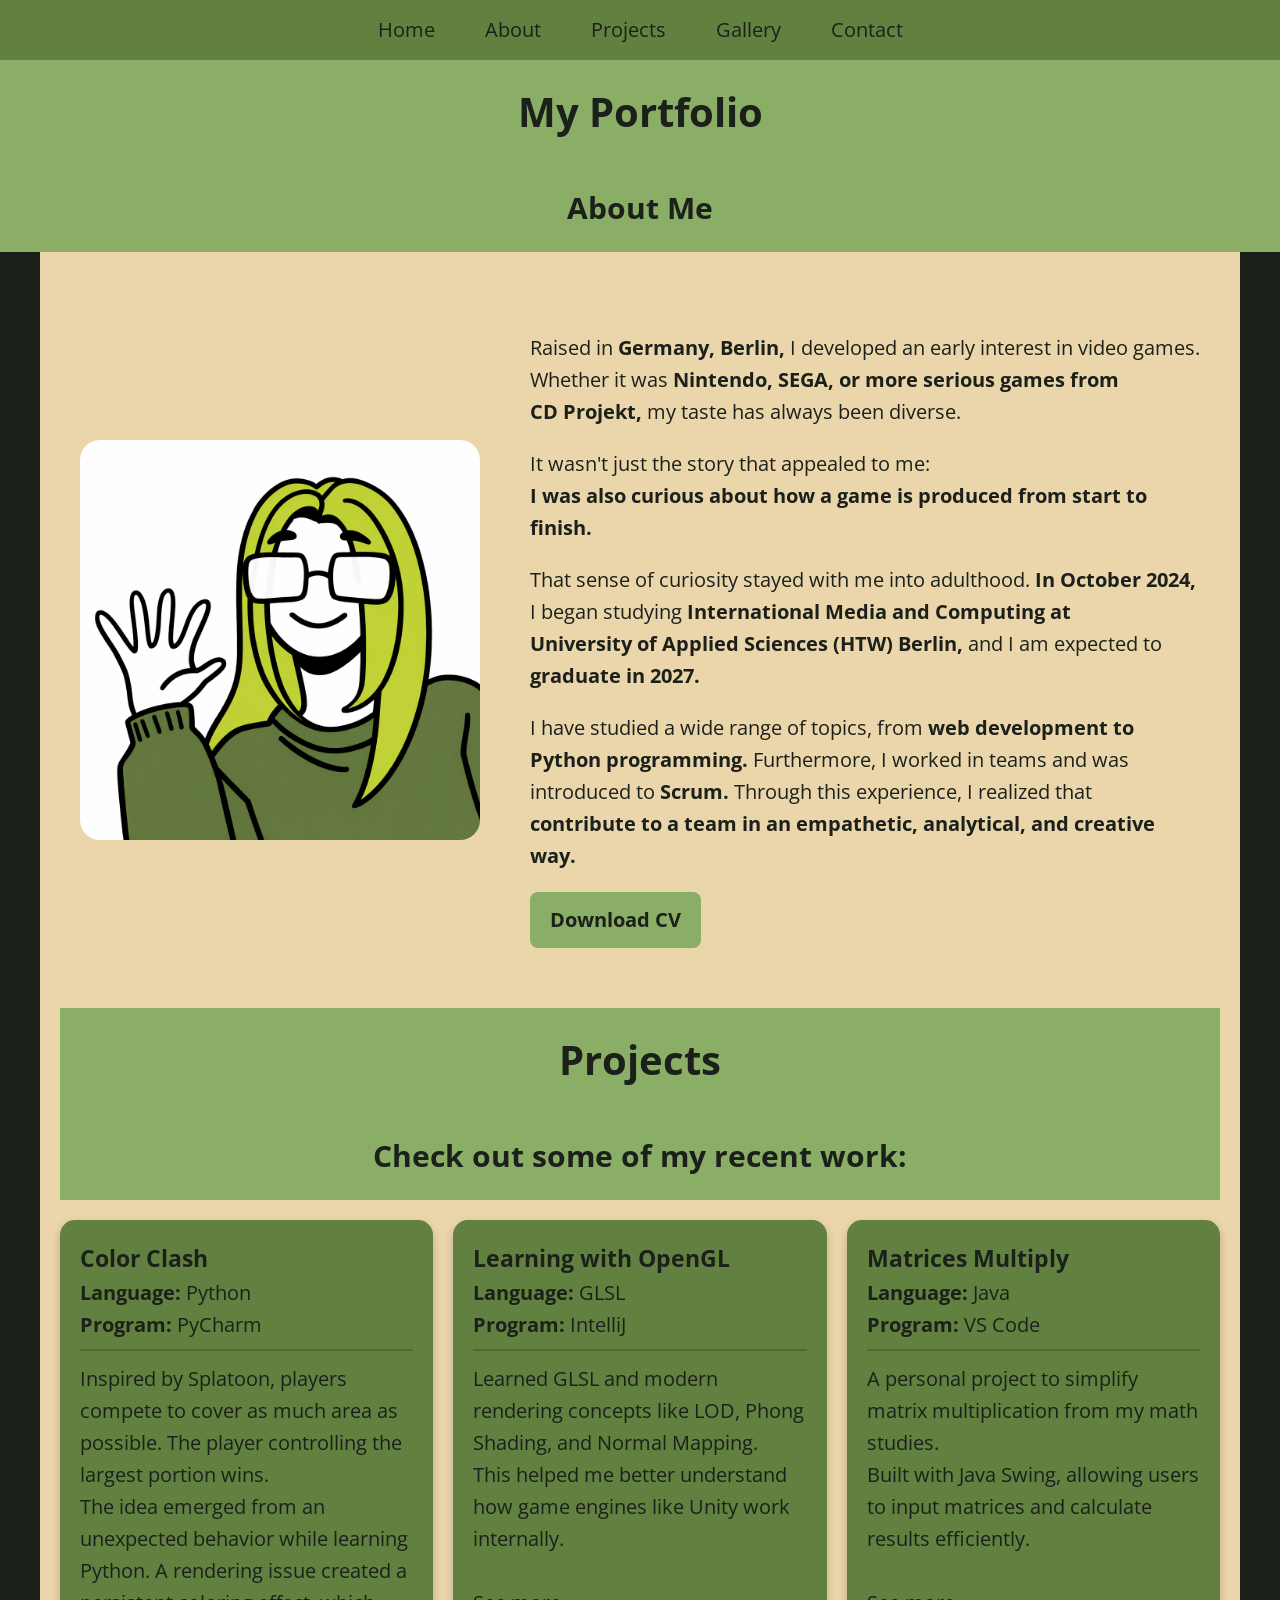
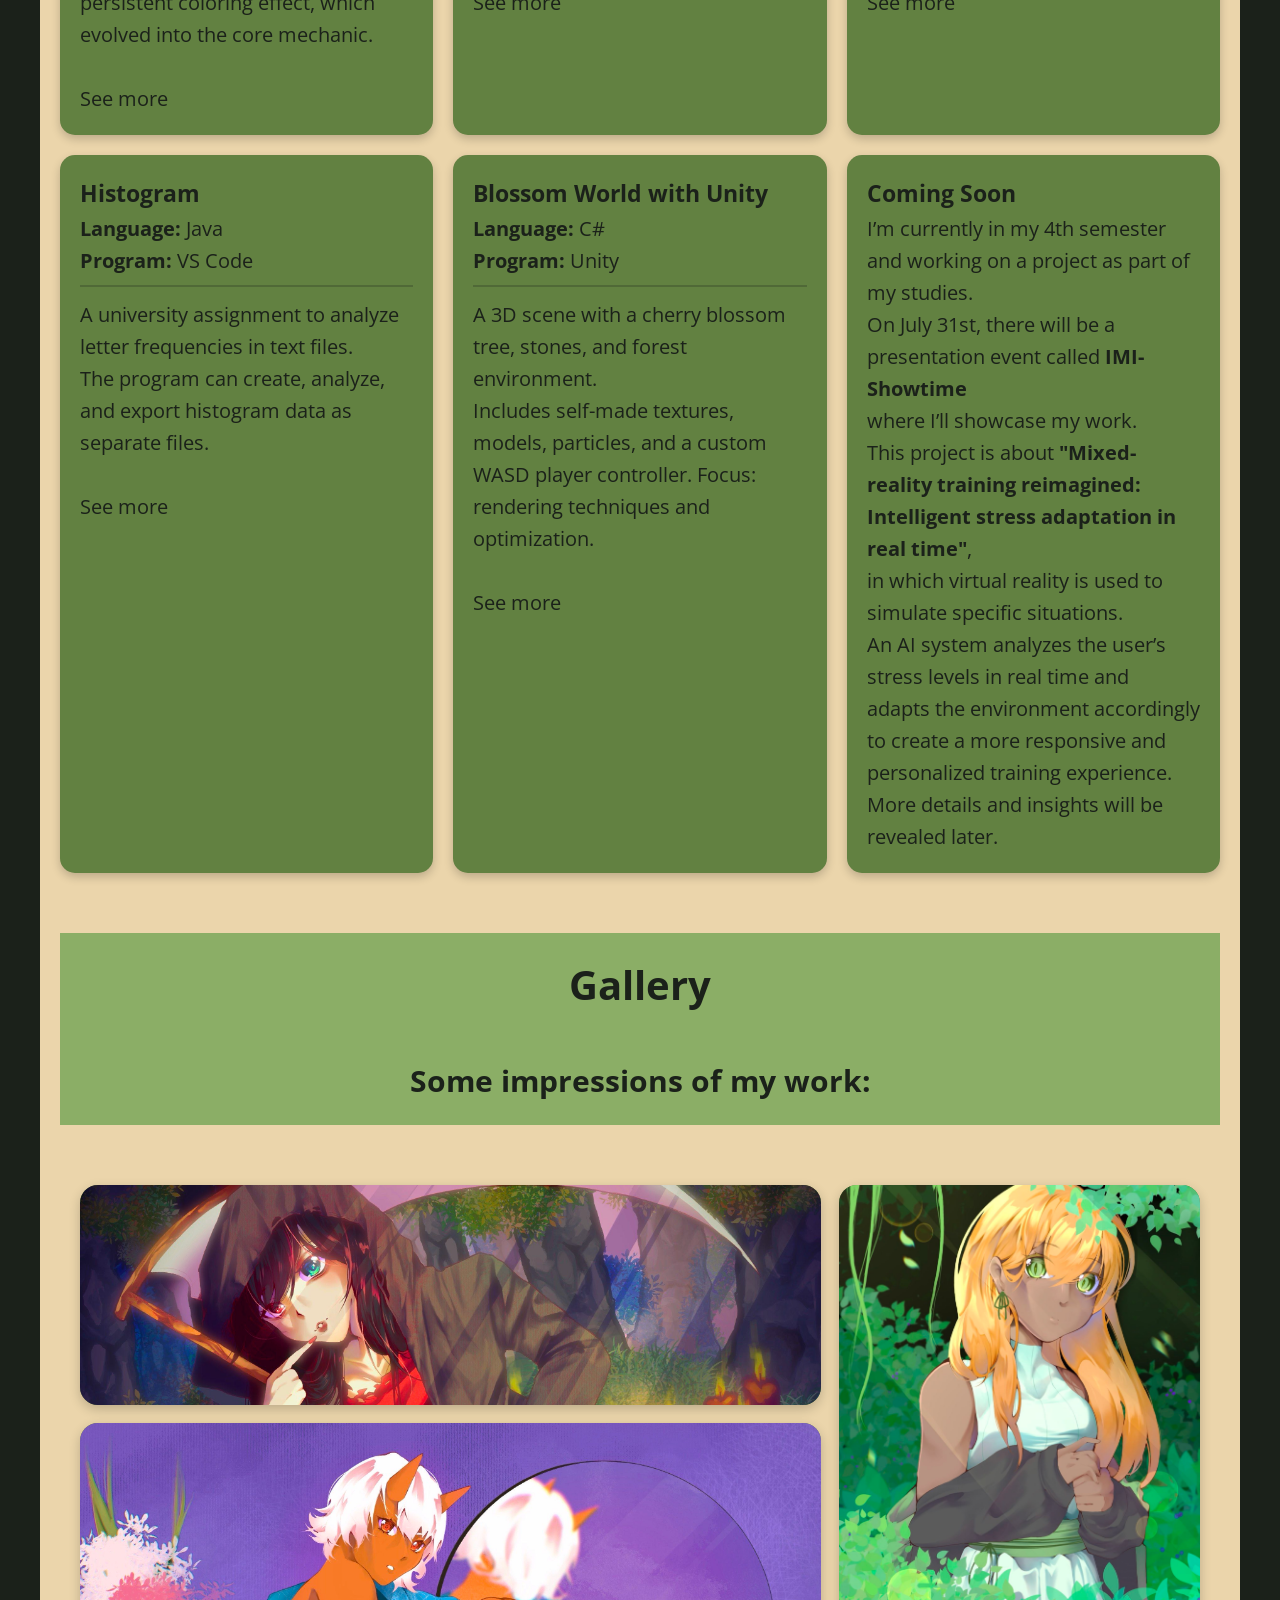
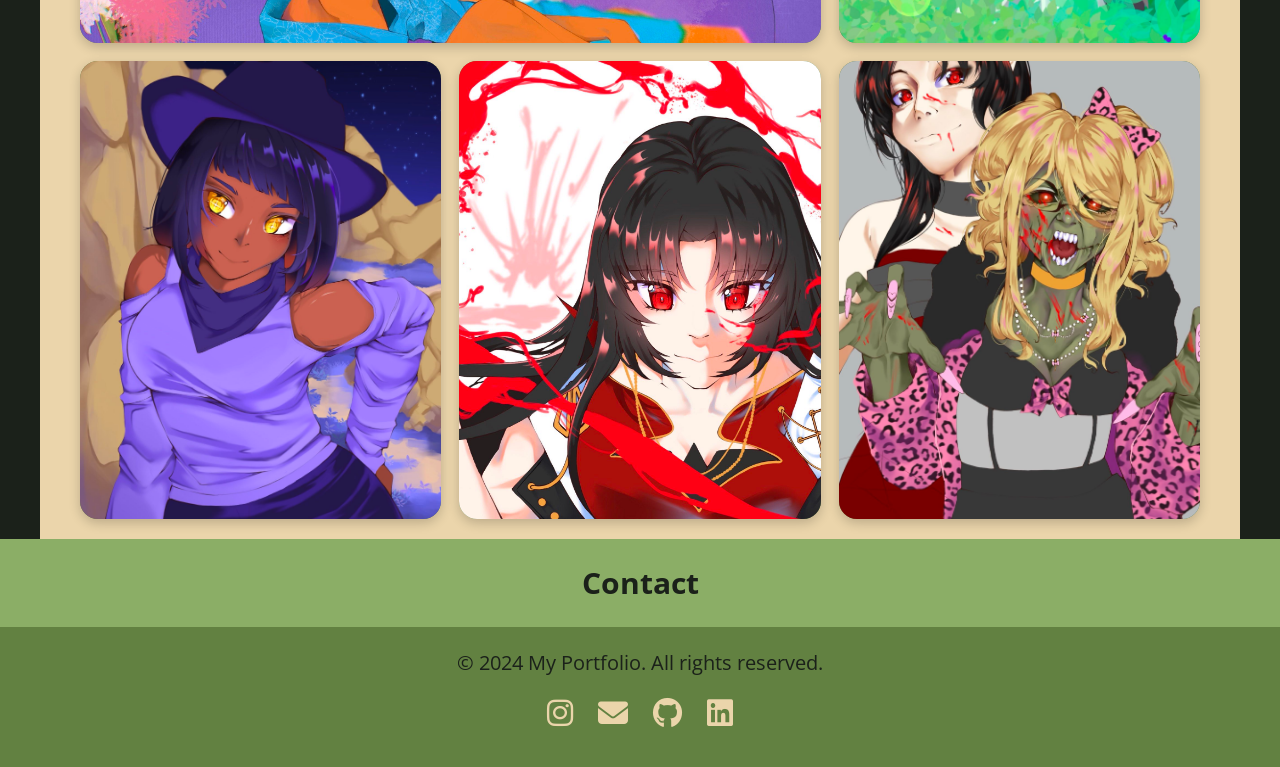
==== index.html @ 475d8214 "Add files via upload" ====
<!DOCTYPE html>
<html lang="en">
<head>
    <meta charset="UTF-8">
    <meta name="viewport" content="width=device-width, initial-scale=1.0">
    <title>Portfolio</title>
    <link rel="stylesheet" href="style.css">
    <link rel="stylesheet" href="https://cdnjs.cloudflare.com/ajax/libs/font-awesome/6.5.0/css/all.min.css">
    <link href="https://fonts.googleapis.com/css2?family=Open+Sans:wght@400;600;700&display=swap" rel="stylesheet">
</head>
<body>
    <nav>
        <ul>
            <li><a href="#home">Home</a></li>
            <li><a href="#about">About</a></li>
            <li><a href="#projects">Projects</a></li>
            <li><a href="#gallery">Gallery</a></li>
            <li><a href="#contact">Contact</a></li>
        </ul>
    </nav>

    
    <h1 id = "home">My Portfolio</h1>
    <h2>About Me</h2>

    <main>
    <section id="about">
    <img src="pic/aboutMe-pic.png" alt="Portrait" class="about-img">

    <div class="about-text">
        <p>
            Raised in <strong>Germany, Berlin, </strong> I developed an early interest in video games.
            Whether it was <strong>Nintendo, SEGA, or more serious games from <br>
            CD Projekt, </strong> my taste has always been diverse.
        </p>

        <p>
            It wasn't just the story that appealed to me:<br>
           <strong>I was also curious about how a game is produced from start to finish.</strong>
        </p>

        <p>
            That sense of curiosity stayed with me into adulthood. <strong>In October 2024,</strong>
            I began studying <strong>International Media and Computing at <br>
            <a href="https://www.htw-berlin.de/">University of Applied Sciences (HTW) Berlin, </a></strong>
            and I am expected to <strong>graduate in 2027.</strong>
        </p>

        <p>
            I have studied a wide range of topics, from <strong>web development to Python programming.</strong>
            Furthermore, I worked in teams and was introduced to <strong>Scrum.</strong>
            Through this experience, I realized that <strong>contribute to a team in an empathetic,
            analytical, and creative way.</strong>
        </p>
        <a href="important-file/cv-jasmin_bindemann-041226.pdf" download class="download-btn">Download CV</a>
    </div>
</section>

    <h1 id="projects">Projects</h1>
    <h2>Check out some of my recent work:</h3>

<div class="projects">

    <div class="project-card">
        <h3><a href="https://github.com/JasBi05/pythonGame-ColorPlace">Color Clash</a></h3>
        <p><strong>Language:</strong> Python<br>
        <strong>Program:</strong> PyCharm</p>

        <p>
        Inspired by Splatoon, players compete to cover as much area as possible.  
        The player controlling the largest portion wins.
        </p>

        <p>
        The idea emerged from an unexpected behavior while learning Python.  
        A rendering issue created a persistent coloring effect, which evolved into the core mechanic.
        </p>
        <br>
        <a href = "https://github.com/JasBi05/pythonGame-ColorPlace">See more</a>
    </div>

    <div class="project-card">
        <h3><a href="https://github.com/JasBi05/CG-Test">Learning with OpenGL</a></h3>
        <p><strong>Language:</strong> GLSL<br>
        <strong>Program:</strong> IntelliJ</p>

        <p>
        Learned GLSL and modern rendering concepts like LOD, Phong Shading, and Normal Mapping.
        </p>

        <p>
        This helped me better understand how game engines like Unity work internally.
        </p>
        <br>
        <a href = "https://github.com/JasBi05/CG-Test">See more</a>
    </div>

    <div class="project-card">
        <h3><a href="https://github.com/JasBi05/matrices_multiply">Matrices Multiply</a></h3>
        <p><strong>Language:</strong> Java<br>
        <strong>Program:</strong> VS Code</p>

        <p>
        A personal project to simplify matrix multiplication from my math studies.
        </p>

        <p>
        Built with Java Swing, allowing users to input matrices and calculate results efficiently.
        </p>
        <br>
        <a href = "https://github.com/JasBi05/matrices_multiply">See more</a>
    </div>

    <div class="project-card">
        <h3><a href="https://github.com/JasBi05/histogram">Histogram</a></h3>
        <p><strong>Language:</strong> Java<br>
        <strong>Program:</strong> VS Code</p>

        <p>
        A university assignment to analyze letter frequencies in text files.
        </p>

        <p>
        The program can create, analyze, and export histogram data as separate files.
        </p>
        <br>
        <a href = "https://github.com/JasBi05/histogram">See more</a>
    </div>

    <div class="project-card">
        <h3><a href="https://jasbi05.github.io/unity-overworld-performance/">Blossom World with Unity</a></h3>
        <p><strong>Language:</strong> C#<br>
        <strong>Program:</strong> Unity</p>

        <p>
        A 3D scene with a cherry blossom tree, stones, and forest environment.
        </p>

        <p>
        Includes self-made textures, models, particles, and a custom WASD player controller.  
        Focus: rendering techniques and optimization.
        </p>
        <br>
        <a href = "https://jasbi05.github.io/unity-overworld-performance/">See more</a>
    </div>

    <div class="project-card">
        <h3>Coming Soon</h3>

        I’m currently in my 4th semester and working on a project as part of my studies. <br>
        On July 31st, there will be a presentation event called <strong><a href="https://showtime.f4.htw-berlin.de/">IMI- Showtime </a> </strong><br>
        where I’ll showcase my work. <br>
        This project is about <strong>"Mixed-reality training reimagined: Intelligent stress adaptation in real time"</strong>, <br>
        in which virtual reality is used to simulate specific situations. <br>
        An AI system analyzes the user’s stress levels in real time and <br>
        adapts the environment accordingly to create a more responsive and personalized training experience.<br>
        More details and insights will be revealed later.
    </div>

</div>
<div class = "section-heading">
    <h1 id="gallery">Gallery</h1>
    <h2>Some impressions of my work:</h2>


<div class="gallery">
    <div class="gallery-item wide">
        <img src="pic/gallery/competition-image-121225.jpg" alt="grim reaper girl">
    </div>

    <div class="gallery-item tall">
        <img src="pic/gallery/leafGirl-010525.jpg" alt="girl in a forest">
    </div>

    <div class="gallery-item wide">
        <img src="pic/gallery/kyoko-041226.jpg" alt="orange oni girl">
    </div>

    <div class="gallery-item tall">
        <img src="pic/gallery/purpleGirl-09202023.jpg" alt="a girl stands in the dark on a mountain.">
    </div>

    <div class="gallery-item tall">
        <img src="pic/gallery/veronica-060724.jpg" alt="vampire girl">
    </div>

      <div class="gallery-item tall">
        <img src="pic/gallery/zombieGirl-and-veronica-103025.jpg" alt="zombie girl and vampie girl">
    </div>
</div>
</div>
</main>

    <h2 id = "contact">Contact</h2>
     
    <footer>
        <p>&copy; 2024 My Portfolio. All rights reserved.</p>
        <div class="social-icons">
    <!-- Instagram -->
    <a href="https://instagram.com/deinprofil" target="_blank" class="instagram">
      <i class="fa-brands fa-instagram"></i>
    </a>

    <!-- Email -->
    <a href="mailto:deineemail@example.com" class="email">
      <i class="fa-solid fa-envelope"></i>
    </a>

    <!-- GitHub -->
    <a href="https://github.com/deinprofil" target="_blank" class="github">
      <i class="fa-brands fa-github"></i>
    </a>
    <!-- LinkedIn -->
     <a href="https://linkedin.com/in/deinprofil" target="_blank" class="linkedin">
      <i class="fa-brands fa-linkedin"></i>
    </a>
  </div>
    </footer>
   
</body>
</html>
---- style.css ----
html {
    font-family: 'Open Sans', Arial, sans-serif;
    font-size: 20px;
    margin: 0;
}

body {
    background-color: #1B211A;
    margin: 0;
}


main {
    max-width: 1200px;
    margin: 0 auto;
    background-color: #EBD5AB;
    padding: 20px;

    transform: translateY(100px);
    opacity: 0;
    animation: slideIn 1s ease forwards;
}


@keyframes slideIn {
    to {
        transform: translateY(0);
        opacity: 1;
    }
}

h1, h2 {
    background-color: #8BAE66;
    color: #1B211A;
    text-align: center;
    margin: 0;
    padding: 20px 0;
}

.section-heading {
    margin-top: 60px; /* Abstand nach oben */
}

p, h3, a {
    color: #1B211A;
    text-decoration: none;
    margin: 0;
    
}

nav {
    position: sticky;
    top: 0;
    z-index: 1000;
}

ul {
    list-style-type: none;
    margin: 0;
    padding: 0;
    background-color: #628141;
    display: flex;
    justify-content: center;
}


ul li a {
    display: block;
    padding: 14px 25px;
    text-align: center;

    position: relative;
}


ul li a::after {
    content: "";
    position: absolute;
    left: 0;
    bottom: 5px;
    width: 0;
    height: 2px;
    background-color: #EBD5AB;
    transition: width 0.3s ease;
}

ul li a:hover::after {
    width: 100%;
}

ul li a:hover {
    background-color: #8BAE66;
}

#about {
    display: flex;
    align-items: center;
    justify-content: center;
    gap: 50px;
    max-width: 1400px;
    margin: 40px auto;
    padding: 20px;
}

.about-img {
    width: 400px;
    height: 400px;
    object-fit: cover;
    border-radius: 20px;
    flex-shrink: 0;
}

.about-text {
    max-width: 700px;
}

.about-text p {
    margin-bottom: 20px;
    line-height: 1.6;
}

footer {
    background-color: #628141;
    padding: 20px;



    align-items: center;  
    justify-content: center; 
    text-align: center;
}

.social-icons a {
    font-size: 30px;
    margin: 10px;
    text-decoration: none;
    transition: 0.3s ease;
    color: #EBD5AB;
}

.social-icons a:hover {
    opacity: 0.7;
}

.projects {
    display: grid;
    grid-template-columns: repeat(auto-fit, minmax(300px, 1fr));
    gap: 20px;
    margin-top: 20px;
}

.project-card {
    background-color: #628141;
    padding: 20px;
    border-radius: 15px;
    box-shadow: 0 4px 10px rgba(0,0,0,0.2);
    transition: transform 0.2s ease;
}

.project-card:hover {
    transform: translateY(-8px) scale(1.02);
    box-shadow: 0 10px 25px rgba(0,0,0,0.4);
}

.project-card h3 a {
    color: #1B211A;
}

.project-card h3 a:hover {
    text-decoration: underline;
}

.project-card p:first-of-type {
    border-bottom: 2px solid rgba(27, 33, 26, 0.25);
    padding-bottom: 8px;
    margin-bottom: 12px;
}

.gallery {
    display: grid;
    grid-template-columns: repeat(3, 1fr);
    gap: 18px;
    max-width: 1200px;
    margin: 30px auto 0 auto;
    margin-top: 60px;
    padding: 0 20px;
    grid-auto-rows: 220px;
}

.gallery-item {
    overflow: hidden;
    border-radius: 18px;
    box-shadow: 0 4px 12px rgba(0,0,0,0.2);
    background-color: #628141;
    transition: transform 0.25s ease;
}

.gallery-item:hover {
    transform: scale(1.02);
}

.gallery-item img {
    width: 100%;
    height: 100%;
    object-fit: cover;
    display: block;

    transition: transform 0.4s ease;
}

.gallery-item.wide {
    grid-column: span 2;
}

.gallery-item.tall {
    grid-row: span 2;
}

#contact {
    margin: 0 auto;
}




:root {
    --bg-page: #1B211A;
    --bg-main: #EBD5AB;
    --bg-accent: #8BAE66;
    --bg-nav: #628141;
    --bg-card: #628141;

    --text-main: #1B211A;
    --text-light: #EBD5AB;

    --shadow-soft: 0 4px 10px rgba(0, 0, 0, 0.2);
    --shadow-strong: 0 10px 25px rgba(0, 0, 0, 0.4);

    --radius: 18px;
    --spacing-xs: 10px;
    --spacing-sm: 20px;
    --spacing-md: 40px;
    --spacing-lg: 60px;

    --max-width: 1200px;
}

html {
    font-family: 'Open Sans', Arial, sans-serif;
    font-size: 20px;
    margin: 0;
    scroll-behavior: smooth;
    box-sizing: border-box;
}

*, *::before, *::after {
    box-sizing: inherit;
}

body {
    background-color: var(--bg-page);
    color: var(--text-main);
    margin: 0;
    line-height: 1.6;
}

main {
    max-width: var(--max-width);
    margin: 0 auto;
    background-color: var(--bg-main);
    padding: var(--spacing-sm);

    transform: translateY(100px);
    opacity: 0;
    animation: slideIn 1s ease forwards;
}

@keyframes slideIn {
    to {
        transform: translateY(0);
        opacity: 1;
    }
}

h1,
h2 {
    background-color: var(--bg-accent);
    color: var(--text-main);
    text-align: center;
    margin: 0;
    padding: 20px 16px;
    word-wrap: break-word;
}

.section-heading {
    margin-top: var(--spacing-lg);
}

p,
h3,
a {
    color: var(--text-main);
    text-decoration: none;
    margin: 0;
}

img {
    max-width: 100%;
    height: auto;
    display: block;
}

nav {
    position: sticky;
    top: 0;
    z-index: 1000;
    background-color: var(--bg-nav);
}

ul {
    list-style-type: none;
    margin: 0;
    padding: 0;
    background-color: var(--bg-nav);
    display: flex;
    justify-content: center;
    flex-wrap: wrap;
}

ul li a {
    display: block;
    padding: 14px 25px;
    text-align: center;
    position: relative;
}

ul li a::after {
    content: "";
    position: absolute;
    left: 0;
    bottom: 5px;
    width: 0;
    height: 2px;
    background-color: var(--text-light);
    transition: width 0.3s ease;
}

ul li a:hover::after,
ul li a:focus-visible::after {
    width: 100%;
}

ul li a:hover,
ul li a:focus-visible {
    background-color: var(--bg-accent);
    outline: none;
}

#about {
    display: flex;
    align-items: center;
    justify-content: center;
    gap: 50px;
    max-width: 1400px;
    margin: var(--spacing-md) auto;
    padding: var(--spacing-sm);
}

.about-img {
    width: 400px;
    height: 400px;
    object-fit: cover;
    border-radius: 20px;
    flex-shrink: 0;
}

.about-text {
    max-width: 700px;
}

.about-text p {
    margin-bottom: 20px;
    line-height: 1.6;
}

footer {
    background-color: var(--bg-nav);
    padding: var(--spacing-sm);
    text-align: center;
}

.social-icons a {
    font-size: 30px;
    margin: 10px;
    text-decoration: none;
    transition: 0.3s ease;
    color: var(--text-light);
    display: inline-block;
}

.social-icons a:hover,
.social-icons a:focus-visible {
    opacity: 0.7;
    transform: translateY(-2px);
    outline: none;
}

.projects {
    display: grid;
    grid-template-columns: repeat(auto-fit, minmax(300px, 1fr));
    gap: var(--spacing-sm);
    margin-top: var(--spacing-sm);
}

.project-card {
    background-color: var(--bg-card);
    padding: var(--spacing-sm);
    border-radius: 15px;
    box-shadow: var(--shadow-soft);
    transition: transform 0.2s ease, box-shadow 0.2s ease;
}

.project-card:hover {
    transform: translateY(-8px) scale(1.02);
    box-shadow: var(--shadow-strong);
}

.project-card h3 a {
    color: var(--text-main);
}

.project-card h3 a:hover,
.project-card h3 a:focus-visible {
    text-decoration: underline;
    outline: none;
}

.project-card > a:hover,
.project-card > a:focus-visible {
    text-decoration: underline;
}

.project-card p:first-of-type {
    border-bottom: 2px solid rgba(27, 33, 26, 0.25);
    padding-bottom: 8px;
    margin-bottom: 12px;
}

.gallery {
    display: grid;
    grid-template-columns: repeat(3, 1fr);
    gap: 18px;
    max-width: 1200px;
    margin: 60px auto 0 auto;
    padding: 0 20px;
    grid-auto-rows: 220px;
}

.gallery-item {
    overflow: hidden;
    border-radius: var(--radius);
    box-shadow: 0 4px 12px rgba(0, 0, 0, 0.2);
    background-color: var(--bg-card);
    transition: transform 0.25s ease;
}

.gallery-item:hover {
    transform: scale(1.02);
}

.gallery-item img {
    width: 100%;
    height: 100%;
    object-fit: cover;
    display: block;
    transition: transform 0.4s ease;
}

.gallery-item:hover img {
    transform: scale(1.08);
}

.gallery-item.wide {
    grid-column: span 2;
}

.gallery-item.wide img {
    object-position: center top;
}

.gallery-item.tall {
    grid-row: span 2;
}

#contact {
    margin: 0 auto;
}


.download-btn {
    display: inline-block;
    background-color: #8BAE66;
    color: #1B211A;
    padding: 12px 20px;
    text-decoration: none;
    border-radius: 8px;
    font-weight: bold;
    transition: 0.3s;
}

.download-btn:hover {
    background-color: #6f8f52;
    transform: scale(1.05);
}



@media (max-width: 1024px) {
    html {
        font-size: 20px;
    }

    main {
        padding: 18px;
    }

    #about {
        gap: 30px;
        padding: 16px;
    }

    .about-img {
        width: 320px;
        height: 320px;
    }

    .gallery {
        grid-template-columns: repeat(2, 1fr);
        grid-auto-rows: 200px;
        padding: 0 16px;
    }
}

@media (max-width: 768px) {
    html {
        font-size: 16px;
    }

    nav {
        position: sticky;
        top: 0;
    }

    ul {
        flex-direction: row;
        justify-content: center;
    }

    ul li a {
        padding: 12px 16px;
        font-size: 0.95rem;
    }

    main {
        padding: 14px;
    }

    h1,
    h2 {
        padding: 16px 12px;
    }

    .section-heading {
        margin-top: 40px;
    }

    #about {
        flex-direction: column;
        text-align: center;
        gap: 20px;
        margin: 30px auto;
        padding: 10px;
    }

    .about-img {
        width: 100%;
        max-width: 320px;
        height: auto;
        aspect-ratio: 1 / 1;
    }

    .about-text {
        max-width: 100%;
    }

    .projects {
        grid-template-columns: 1fr;
    }

    .gallery {
        grid-template-columns: 1fr;
        grid-auto-rows: auto;
        padding: 0 10px;
    }

    .gallery-item,
    .gallery-item.wide,
    .gallery-item.tall {
        grid-column: span 1;
        grid-row: span 1;
    }

    .gallery-item img {
        height: auto;
        aspect-ratio: 4 / 3;
    }

    .social-icons a {
        font-size: 26px;
        margin: 8px;
    }
}

@media (max-width: 480px) {
    html {
        font-size: 15px;
    }

    ul li a {
        padding: 10px 12px;
        font-size: 0.9rem;
    }

    h1,
    h2 {
        padding: 14px 10px;
    }

    .project-card {
        padding: 16px;
    }
}

@media (prefers-color-scheme: dark) {
    :root {
        --bg-page: #101410;
        --bg-main: #1A2118;
        --bg-accent: #4F6F45;
        --bg-nav: #2E4428;
        --bg-card: #243320;

        --text-main: #F3E9D2;
        --text-light: #F3E9D2;

        --shadow-soft: 0 4px 10px rgba(0, 0, 0, 0.35);
        --shadow-strong: 0 10px 25px rgba(0, 0, 0, 0.5);
    }

    .project-card p:first-of-type {
        border-bottom: 2px solid rgba(243, 233, 210, 0.2);
    }
}

@media print {

    body {
        background: white !important;
        color: black !important;
        font-size: 12pt;
    }

    nav,
    footer,
    .social-icons {
        display: block !important;

        display: block !important;
        color: black !important;
        margin: 6px 0;
        font-size: 12pt;

        content: "Email: deineemail@example.com";
        content: "GitHub: github.com/deinprofil";
        content: "LinkedIn: linkedin.com/in/deinprofil";
        content: "Instagram: instagram.com/deinprofil";
    }

    main {
        max-width: 100%;
        margin: 0;
        padding: 0;
        background: white !important;
        transform: none !important;
        opacity: 1 !important;
    }

    h1,
    h2 {
        background: none !important;
        color: black !important;
        border: 1px solid #999;
        padding: 8px;
    }

    a {
        color: black !important;
        text-decoration: underline;
    }

    .projects {
        grid-template-columns: 1fr;
        gap: 12px;
    }

    .project-card,
    .gallery-item {
        background: white !important;
        border: 1px solid #bbb;
        break-inside: avoid;
        page-break-inside: avoid;
    }

    .gallery {
        grid-template-columns: 1fr 1fr;
        gap: 10px;
        padding: 0;
        margin-top: 20px;
    }

    .gallery-item img {
        max-width: 100%;
        height: auto;
        object-fit: contain;
    }

    #about {
        display: block;
        padding: 0;
        margin: 20px 0;
    }

    .about-img {
        max-width: 250px;
        margin: 0 auto 20px auto;
    }

   footer {
        display: block !important;
        background: white !important;
        color: black !important;
        border-top: 1px solid #999;
        margin-top: 30px;
        padding-top: 15px;
        text-align: left;
    }
}
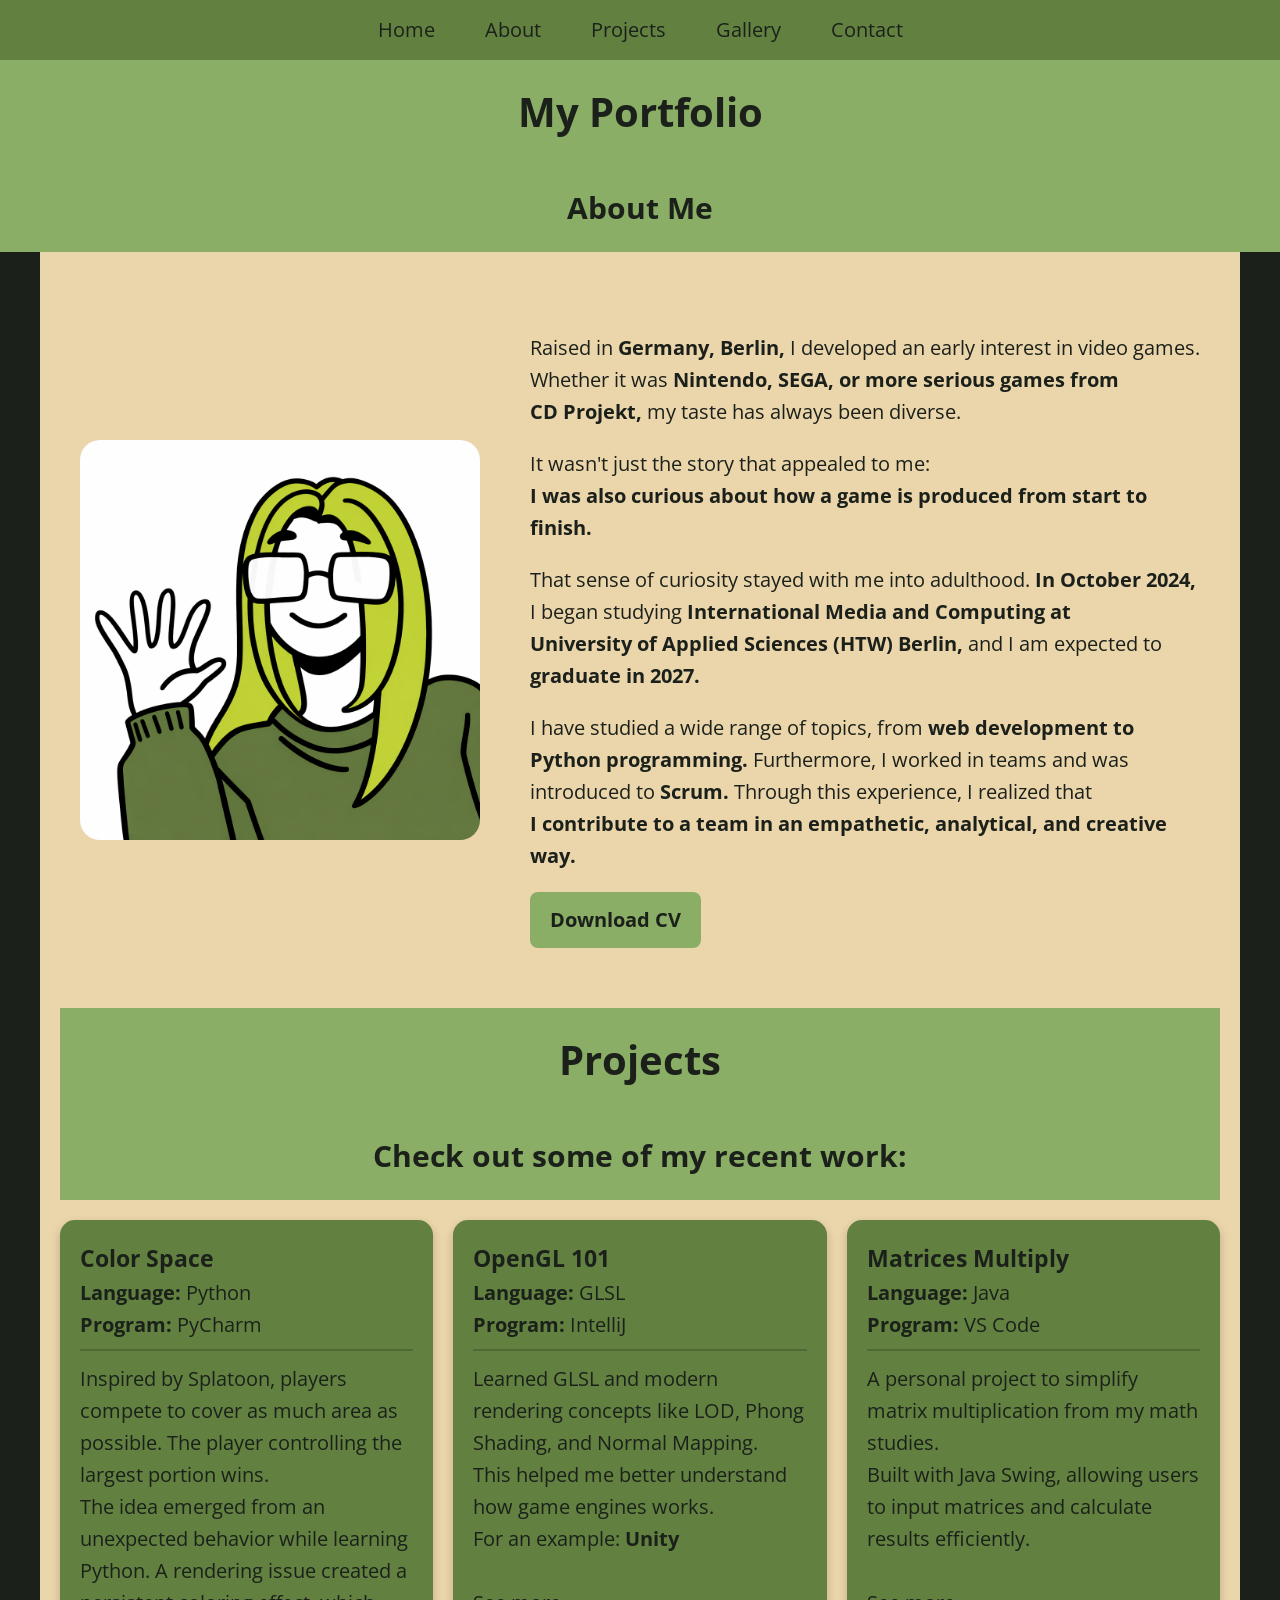
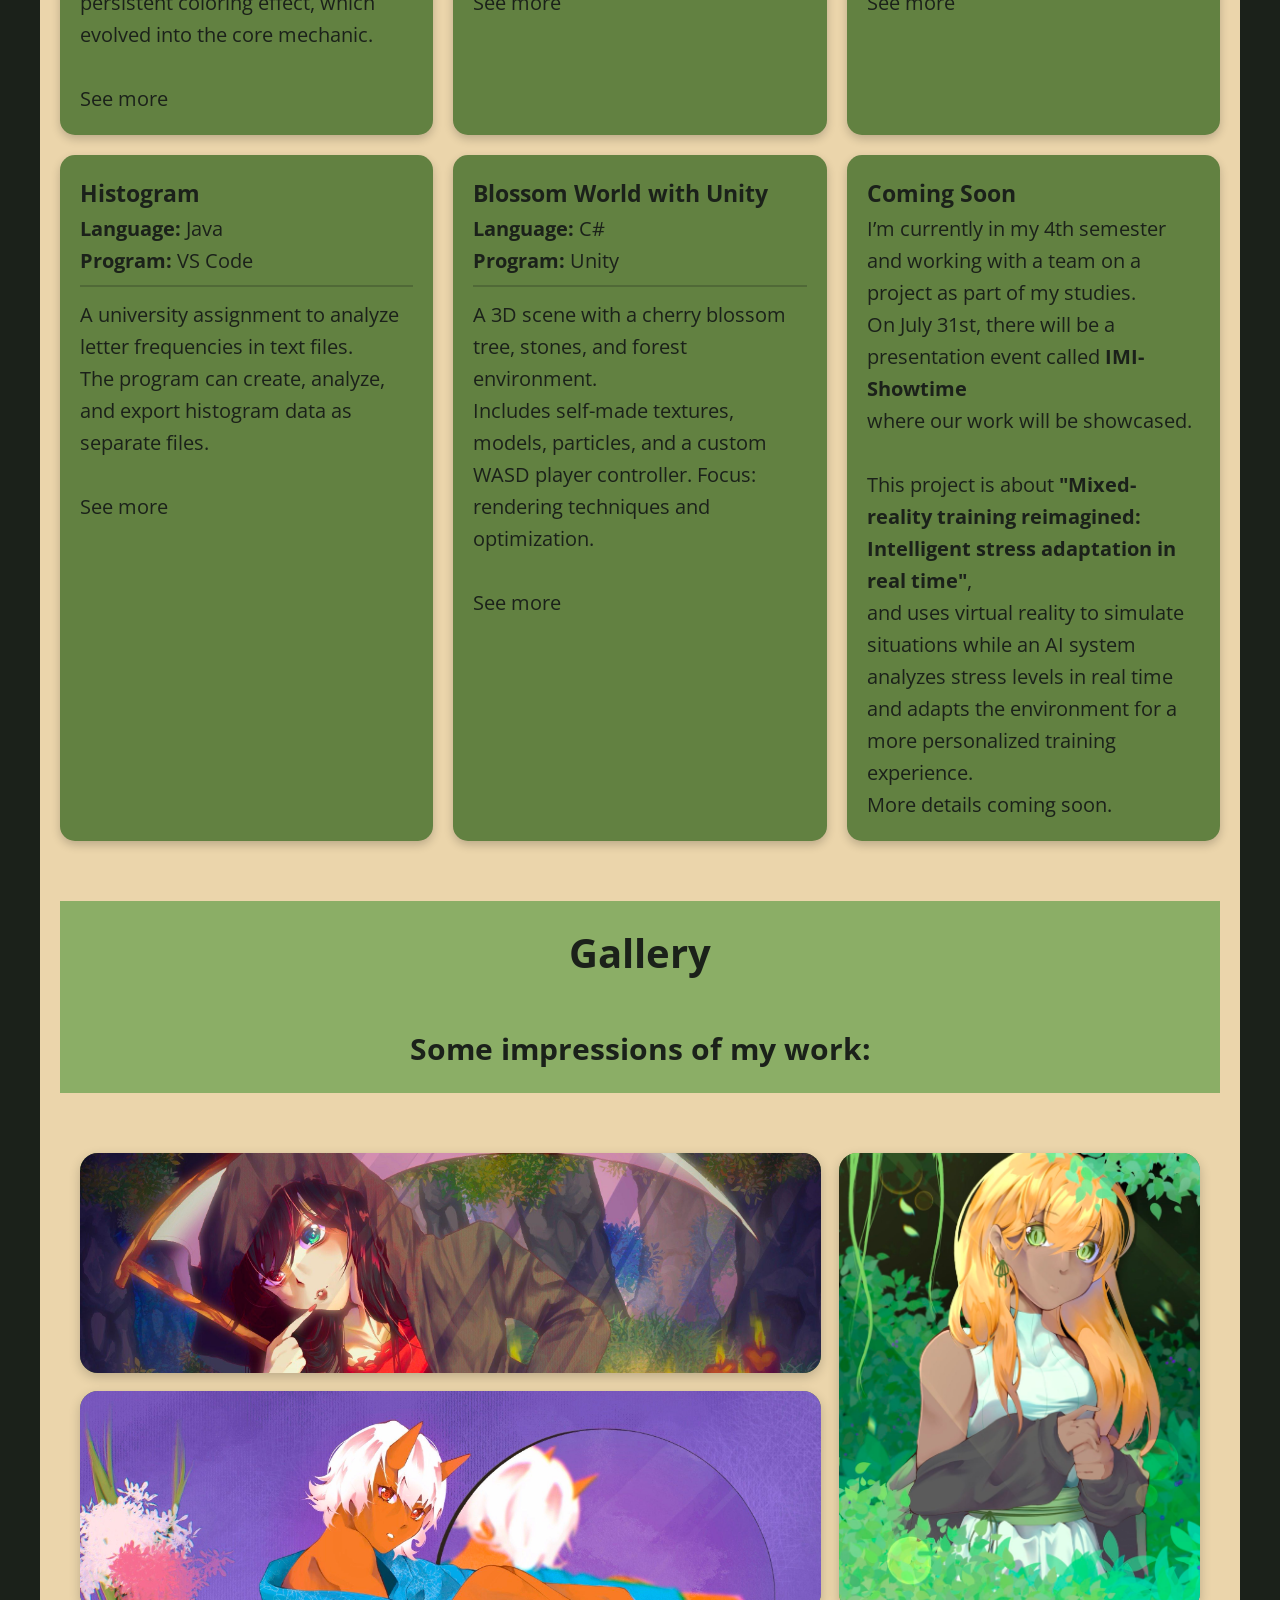
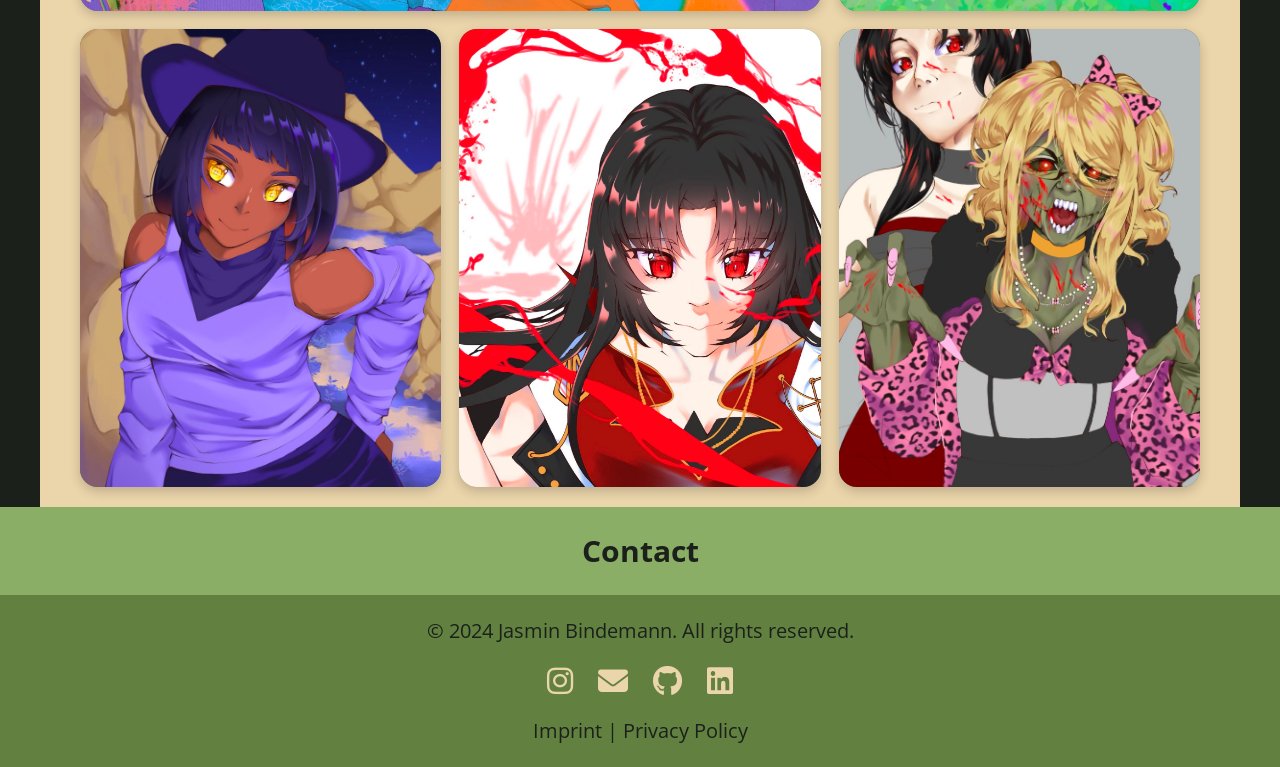
==== commit 869b4222: "Add files via upload" ====
--- a/index.html
+++ b/index.html
@@ -49,7 +49,8 @@
         <p>
             I have studied a wide range of topics, from <strong>web development to Python programming.</strong>
             Furthermore, I worked in teams and was introduced to <strong>Scrum.</strong>
-            Through this experience, I realized that <strong>contribute to a team in an empathetic,
+            Through this experience, I realized that 
+            <br><strong>I contribute to a team in an empathetic,
             analytical, and creative way.</strong>
         </p>
         <a href="important-file/cv-jasmin_bindemann-041226.pdf" download class="download-btn">Download CV</a>
@@ -62,7 +63,7 @@
 <div class="projects">
 
     <div class="project-card">
-        <h3><a href="https://github.com/JasBi05/pythonGame-ColorPlace">Color Clash</a></h3>
+        <h3><a href="https://github.com/JasBi05/pythonGame-ColorPlace">Color Space</a></h3>
         <p><strong>Language:</strong> Python<br>
         <strong>Program:</strong> PyCharm</p>
 
@@ -80,7 +81,7 @@
     </div>
 
     <div class="project-card">
-        <h3><a href="https://github.com/JasBi05/CG-Test">Learning with OpenGL</a></h3>
+        <h3><a href="https://github.com/JasBi05/CG-Test">OpenGL 101</a></h3>
         <p><strong>Language:</strong> GLSL<br>
         <strong>Program:</strong> IntelliJ</p>
 
@@ -89,7 +90,8 @@
         </p>
 
         <p>
-        This helped me better understand how game engines like Unity work internally.
+        This helped me better understand how game engines works. <br>
+        For an example: <strong>Unity</strong>
         </p>
         <br>
         <a href = "https://github.com/JasBi05/CG-Test">See more</a>
@@ -147,14 +149,14 @@
     <div class="project-card">
         <h3>Coming Soon</h3>
 
-        I’m currently in my 4th semester and working on a project as part of my studies. <br>
+        I’m currently in my 4th semester and working with a team on a project as part of my studies.<br>
         On July 31st, there will be a presentation event called <strong><a href="https://showtime.f4.htw-berlin.de/">IMI- Showtime </a> </strong><br>
-        where I’ll showcase my work. <br>
+        where our work will be showcased. <br><br>
+
         This project is about <strong>"Mixed-reality training reimagined: Intelligent stress adaptation in real time"</strong>, <br>
-        in which virtual reality is used to simulate specific situations. <br>
-        An AI system analyzes the user’s stress levels in real time and <br>
-        adapts the environment accordingly to create a more responsive and personalized training experience.<br>
-        More details and insights will be revealed later.
+        and uses virtual reality to simulate situations while an AI system analyzes stress levels in real time<br>
+        and adapts the environment for a more personalized training experience.<br>
+        More details coming soon.
     </div>
 
 </div>
@@ -194,27 +196,30 @@
     <h2 id = "contact">Contact</h2>
      
     <footer>
-        <p>&copy; 2024 My Portfolio. All rights reserved.</p>
+        <p>&copy; 2024 Jasmin Bindemann. All rights reserved.</p>
         <div class="social-icons">
     <!-- Instagram -->
-    <a href="https://instagram.com/deinprofil" target="_blank" class="instagram">
+    <a href="https://www.instagram.com/ayanekaita/" target="_blank" class="instagram">
       <i class="fa-brands fa-instagram"></i>
     </a>
 
     <!-- Email -->
-    <a href="mailto:deineemail@example.com" class="email">
+    <a href="mailto:jasmin.bindemann@outlook.com" class="email">
       <i class="fa-solid fa-envelope"></i>
     </a>
 
     <!-- GitHub -->
-    <a href="https://github.com/deinprofil" target="_blank" class="github">
+    <a href="https://github.com/JasBi05" target="_blank" class="github">
       <i class="fa-brands fa-github"></i>
     </a>
     <!-- LinkedIn -->
-     <a href="https://linkedin.com/in/deinprofil" target="_blank" class="linkedin">
+     <a href="https://www.linkedin.com/in/jasmin-bindemann-32553b36b/" target="_blank" class="linkedin">
       <i class="fa-brands fa-linkedin"></i>
     </a>
   </div>
+
+  <a href="imprint.html">Imprint</a> |
+  <a href="privacy.html">Privacy Policy</a>
     </footer>
    
 </body>
